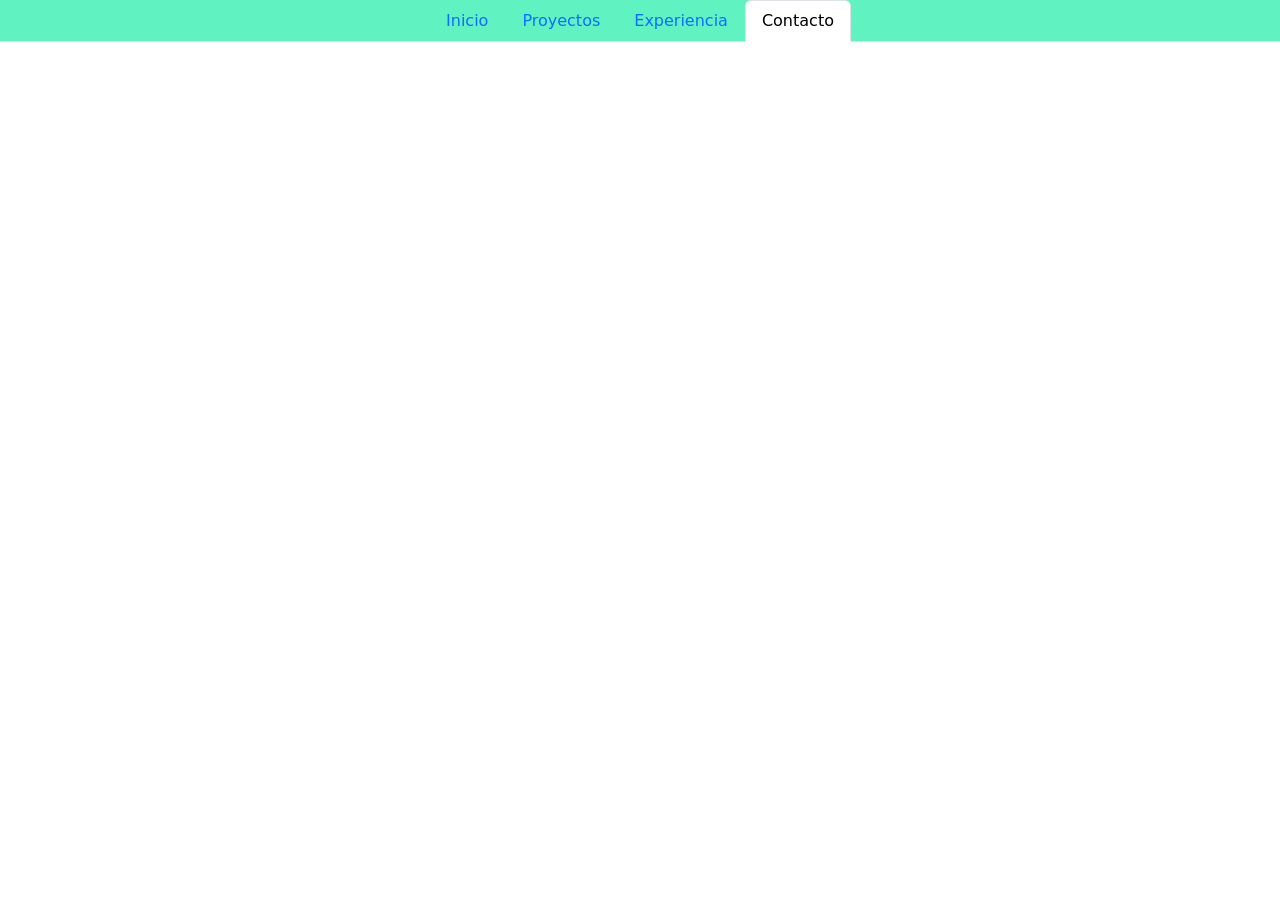
==== contact.html @ 8d81f193 "se añade estructura básica del portafolio" ====
<!DOCTYPE html>
<html lang="en">
<head>
    <meta charset="UTF-8">
    <meta name="viewport" content="width=device-width, initial-scale=1.0">
    <title>Contacto</title>
    <link href="https://cdn.jsdelivr.net/npm/bootstrap@5.3.8/dist/css/bootstrap.min.css" rel="stylesheet" integrity="sha384-sRIl4kxILFvY47J16cr9ZwB07vP4J8+LH7qKQnuqkuIAvNWLzeN8tE5YBujZqJLB" crossorigin="anonymous">
    <link rel="stylesheet" href="./css/style.css">
</head>
<body>
    <header id="header-global"></header>

    <script src="https://cdn.jsdelivr.net/npm/bootstrap@5.3.8/dist/js/bootstrap.bundle.min.js" integrity="sha384-FKyoEForCGlyvwx9Hj09JcYn3nv7wiPVlz7YYwJrWVcXK/BmnVDxM+D2scQbITxI" crossorigin="anonymous"></script>
    <script src="./js/main.js" type="module"></script>
</body>
</html>
---- css/style.css ----
:root{
/*definicion de paleta de colores*/
--canary-yellow: #f2f230ff;
--green-yellow: #c2f261ff;
--light-green: #91f291ff;
--aquamarine: #61f2c2ff;
--neon-ice: #30f2f2ff;
}

.navegador{
    background-color: var(--aquamarine);
    color: black; 
}

#mainCont{
    min-height: 100vh; /*todo el espacio de la pantalla*/
    display: grid; /*convertir en contenedor de cuadrícula*/
    place-items: center; /*centra vertical y horizontalmente*/
}

#colCont {
  text-align: start;
}

.enlaces{
  display: flex;
  flex-direction: row;
  gap: 20px;
  justify-content: center;
}
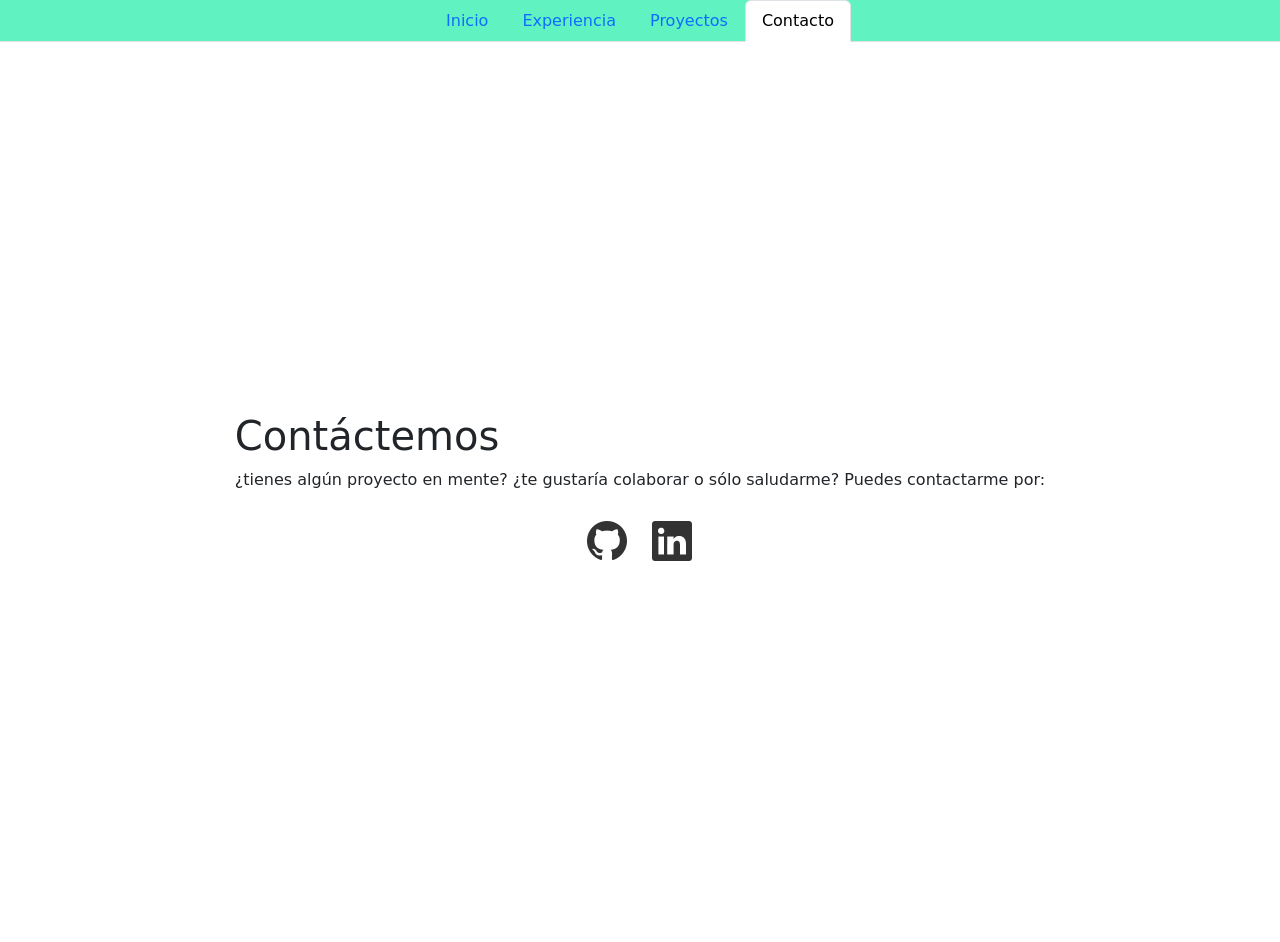
==== commit da536ec2: "se actualiza estilo en todas las páginas" ====
--- a/contact.html
+++ b/contact.html
@@ -5,10 +5,25 @@
     <meta name="viewport" content="width=device-width, initial-scale=1.0">
     <title>Contacto</title>
     <link href="https://cdn.jsdelivr.net/npm/bootstrap@5.3.8/dist/css/bootstrap.min.css" rel="stylesheet" integrity="sha384-sRIl4kxILFvY47J16cr9ZwB07vP4J8+LH7qKQnuqkuIAvNWLzeN8tE5YBujZqJLB" crossorigin="anonymous">
+    <link rel="stylesheet" href="https://cdn.jsdelivr.net/npm/bootstrap-icons@1.11.3/font/bootstrap-icons.min.css">
     <link rel="stylesheet" href="./css/style.css">
+
 </head>
 <body>
     <header id="header-global"></header>
+
+    <main id="mainCont" class="container justify-content-center">
+        <div class="row">
+            <div id="colCont" class="col">
+                <h1>Contáctemos</h1>
+                <p>¿tienes algún proyecto en mente? ¿te gustaría colaborar o sólo saludarme? Puedes contactarme por: </p>
+                <nav class="enlaces">
+                    <a href="https://github.com/Zeth-DG" aria-label="GitHub" target="_blank" rel="noopener noreferrer"><i class="bi bi-github" aria-hidden="true"></i></a>
+                    <a href="https://www.linkedin.com/in/lizeth-dorantes/" aria-label="linkedin" target="_blank" rel="noopener noreferrer"><i class="bi bi-linkedin" aria-hidden="true"></i></a>
+                </nav>
+            </div>
+        </div>
+    </main>    
 
     <script src="https://cdn.jsdelivr.net/npm/bootstrap@5.3.8/dist/js/bootstrap.bundle.min.js" integrity="sha384-FKyoEForCGlyvwx9Hj09JcYn3nv7wiPVlz7YYwJrWVcXK/BmnVDxM+D2scQbITxI" crossorigin="anonymous"></script>
     <script src="./js/main.js" type="module"></script>
--- a/css/style.css
+++ b/css/style.css
@@ -12,7 +12,7 @@
     color: black; 
 }
 
-#mainCont{
+.container{
     min-height: 100vh; /*todo el espacio de la pantalla*/
     display: grid; /*convertir en contenedor de cuadrícula*/
     place-items: center; /*centra vertical y horizontalmente*/
@@ -22,9 +22,18 @@
   text-align: start;
 }
 
-.enlaces{
+.enlaces {
   display: flex;
-  flex-direction: row;
-  gap: 20px;
   justify-content: center;
+  gap: 25px;
+  margin-top: 20px;
+}
+
+.enlaces a {
+  text-decoration: none;
+}
+
+.enlaces i {
+  font-size: 2.5rem;
+  color: #333;
 }
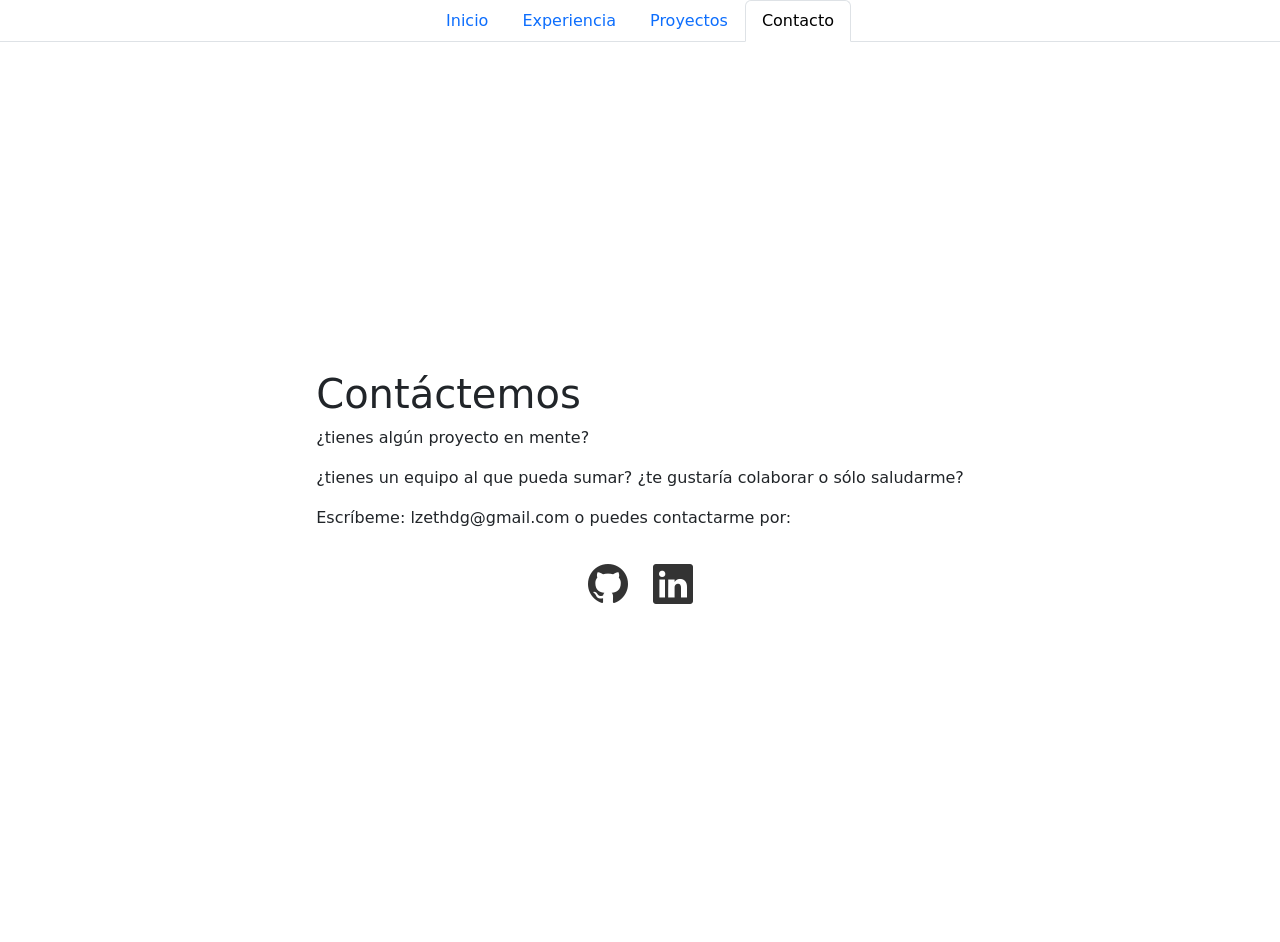
==== commit 0f42e949: "se cambia la sección acerca de" ====
--- a/contact.html
+++ b/contact.html
@@ -12,11 +12,13 @@
 <body>
     <header id="header-global"></header>
 
-    <main id="mainCont" class="container justify-content-center">
+    <main id="mainCont" class="hero">
         <div class="row">
             <div id="colCont" class="col">
                 <h1>Contáctemos</h1>
-                <p>¿tienes algún proyecto en mente? ¿te gustaría colaborar o sólo saludarme? Puedes contactarme por: </p>
+                <p>¿tienes algún proyecto en mente? </p>
+                <p>¿tienes un equipo al que pueda sumar? ¿te gustaría colaborar o sólo saludarme? </p>
+                <p>Escríbeme: lzethdg@gmail.com o puedes contactarme por: </p>
                 <nav class="enlaces">
                     <a href="https://github.com/Zeth-DG" aria-label="GitHub" target="_blank" rel="noopener noreferrer"><i class="bi bi-github" aria-hidden="true"></i></a>
                     <a href="https://www.linkedin.com/in/lizeth-dorantes/" aria-label="linkedin" target="_blank" rel="noopener noreferrer"><i class="bi bi-linkedin" aria-hidden="true"></i></a>
--- a/css/style.css
+++ b/css/style.css
@@ -1,32 +1,33 @@
-:root{
-/*definicion de paleta de colores*/
---canary-yellow: #f2f230ff;
---green-yellow: #c2f261ff;
---light-green: #91f291ff;
---aquamarine: #61f2c2ff;
---neon-ice: #30f2f2ff;
+* {
+  box-sizing: border-box;
 }
 
-.navegador{
-    background-color: var(--aquamarine);
-    color: black; 
+html {
+  scroll-behavior: smooth;
 }
 
-.container{
-    min-height: 100vh; /*todo el espacio de la pantalla*/
-    display: grid; /*convertir en contenedor de cuadrícula*/
-    place-items: center; /*centra vertical y horizontalmente*/
+body {
+  margin: 0;
+}
+
+.hero {
+  min-height: 100vh;
+  display: grid;
+  place-items: center;
+  padding: 40px 20px;
 }
 
 #colCont {
+  width: min(800px, 100%);
   text-align: start;
 }
 
 .enlaces {
   display: flex;
   justify-content: center;
+  align-items: center;
   gap: 25px;
-  margin-top: 20px;
+  margin-top: 25px;
 }
 
 .enlaces a {
@@ -36,4 +37,48 @@
 .enlaces i {
   font-size: 2.5rem;
   color: #333;
+}
+
+.about {
+  min-height: 100vh;
+  display: grid;
+  place-items: center;
+  padding: 80px 20px;
+  background-color: #f5f5f5;
+}
+
+.about-contenido {
+  width: min(900px, 100%);
+  display: flex;
+  align-items: center;
+  justify-content: center;
+  gap: 40px;
+}
+
+.about-texto {
+  text-align: justify;
+  flex: 1;
+}
+
+.about-contenido img {
+  width: 250px;
+  height: 250px;
+  object-fit: cover;
+  border-radius: 50%;
+}
+
+@media (max-width: 600px) {
+  .about-contenido {
+    flex-direction: column;
+    text-align: center;
+  }
+
+  .about-texto {
+    flex: none;
+  }
+
+  .about-contenido img {
+    width: 200px;
+    height: 200px;
+  }
 }
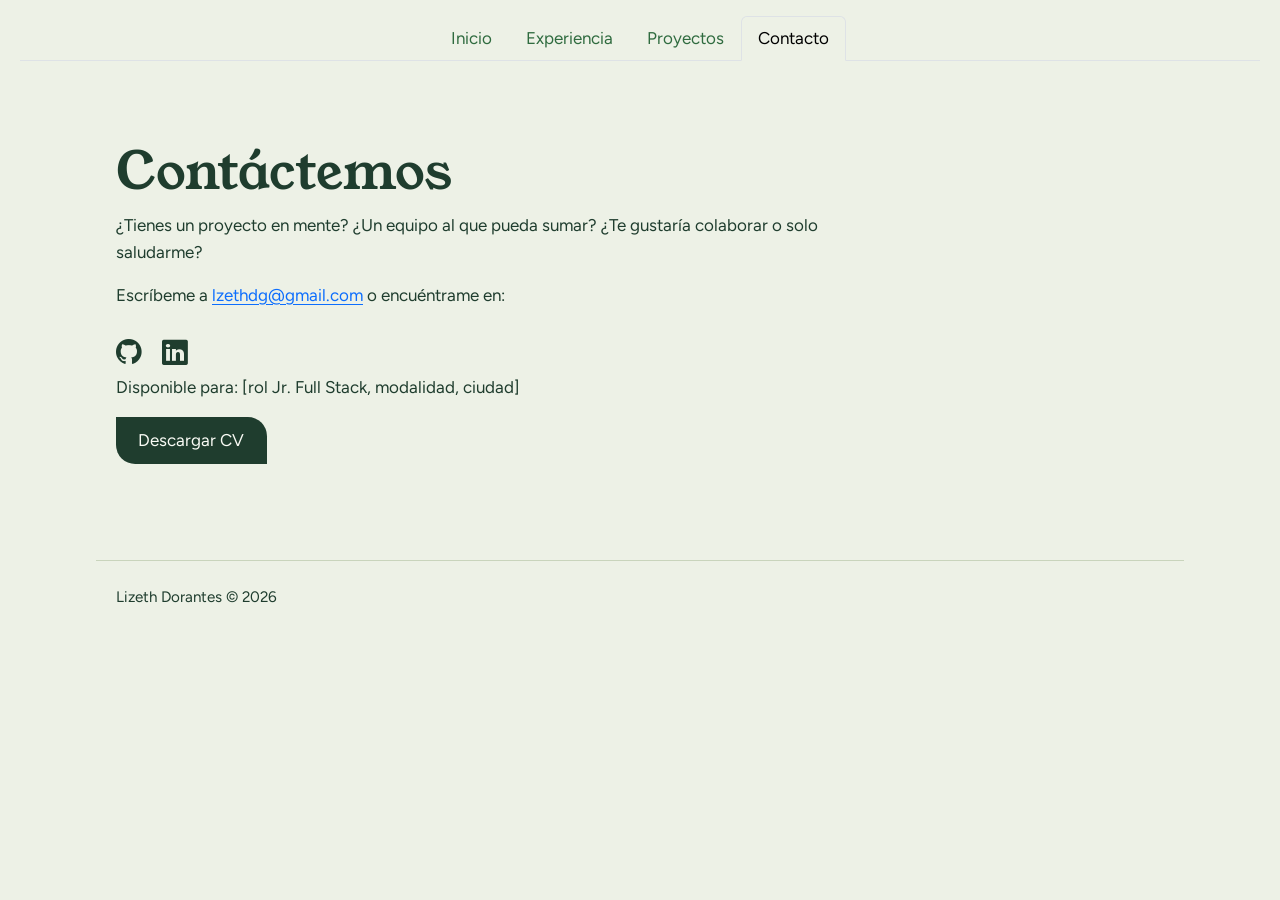
==== commit 5eb20844: "se cambia de concepto y a colores verde relacionadas con mi carrera anterior" ====
--- a/contact.html
+++ b/contact.html
@@ -1,13 +1,16 @@
 <!DOCTYPE html>
-<html lang="en">
+<html lang="es">
 <head>
     <meta charset="UTF-8">
     <meta name="viewport" content="width=device-width, initial-scale=1.0">
-    <title>Contacto</title>
+    <title>Contacto | Lizeth Dorantes</title>
+    <meta name="description" content="Contacta a Lizeth Dorantes para proyectos, colaboraciones o roles de desarrollo Jr.">
+    <link rel="preconnect" href="https://fonts.googleapis.com">
+    <link rel="preconnect" href="https://fonts.gstatic.com" crossorigin>
+    <link href="https://fonts.googleapis.com/css2?family=Figtree:wght@400;600&family=Young+Serif&display=swap" rel="stylesheet">
     <link href="https://cdn.jsdelivr.net/npm/bootstrap@5.3.8/dist/css/bootstrap.min.css" rel="stylesheet" integrity="sha384-sRIl4kxILFvY47J16cr9ZwB07vP4J8+LH7qKQnuqkuIAvNWLzeN8tE5YBujZqJLB" crossorigin="anonymous">
     <link rel="stylesheet" href="https://cdn.jsdelivr.net/npm/bootstrap-icons@1.11.3/font/bootstrap-icons.min.css">
     <link rel="stylesheet" href="./css/style.css">
-
 </head>
 <body>
     <header id="header-global"></header>
@@ -16,18 +19,26 @@
         <div class="row">
             <div id="colCont" class="col">
                 <h1>Contáctemos</h1>
-                <p>¿tienes algún proyecto en mente? </p>
-                <p>¿tienes un equipo al que pueda sumar? ¿te gustaría colaborar o sólo saludarme? </p>
-                <p>Escríbeme: lzethdg@gmail.com o puedes contactarme por: </p>
-                <nav class="enlaces">
+                <p>¿Tienes un proyecto en mente? ¿Un equipo al que pueda sumar? ¿Te gustaría colaborar o solo saludarme?</p>
+                <p>Escríbeme a <a href="mailto:lzethdg@gmail.com">lzethdg@gmail.com</a> o encuéntrame en:</p>
+
+                <nav class="enlaces" aria-label="Redes">
                     <a href="https://github.com/Zeth-DG" aria-label="GitHub" target="_blank" rel="noopener noreferrer"><i class="bi bi-github" aria-hidden="true"></i></a>
-                    <a href="https://www.linkedin.com/in/lizeth-dorantes/" aria-label="linkedin" target="_blank" rel="noopener noreferrer"><i class="bi bi-linkedin" aria-hidden="true"></i></a>
+                    <a href="https://www.linkedin.com/in/lizeth-dorantes/" aria-label="LinkedIn" target="_blank" rel="noopener noreferrer"><i class="bi bi-linkedin" aria-hidden="true"></i></a>
                 </nav>
+
+                <!-- Completa: tipo de rol, modalidad y ciudad -->
+                <p>Disponible para: [rol Jr. Full Stack, modalidad, ciudad]</p>
+                <p><a class="boton" href="./docs/CV-Lizeth-Dorantes.pdf" download>Descargar CV</a></p>
             </div>
         </div>
-    </main>    
+    </main>
+
+    <footer class="pie">
+        <p>Lizeth Dorantes &copy; 2026</p>
+    </footer>
 
     <script src="https://cdn.jsdelivr.net/npm/bootstrap@5.3.8/dist/js/bootstrap.bundle.min.js" integrity="sha384-FKyoEForCGlyvwx9Hj09JcYn3nv7wiPVlz7YYwJrWVcXK/BmnVDxM+D2scQbITxI" crossorigin="anonymous"></script>
     <script src="./js/main.js" type="module"></script>
 </body>
-</html>+</html>
--- a/css/style.css
+++ b/css/style.css
@@ -1,84 +1,88 @@
-* {
-  box-sizing: border-box;
+/* ===== Tokens ===== */
+:root {
+  --fondo: #EDF1E6;
+  --superficie: #F9FBF5;
+  --tinta: #1F3D2E;          /* texto y títulos */
+  --hoja: #4F8A5B;           /* decoración (no para texto pequeño) */
+  --enlace: #2F6B3F;         /* enlaces, contraste AA sobre fondo */
+  --flor: #8B4A7A;           /* acento: estados y detalles */
+  --linea: #C9D4BC;
+
+  --fuente-titulo: "Young Serif", Georgia, serif;
+  --fuente-texto: "Figtree", system-ui, sans-serif;
+
+  --bs-body-bg: var(--fondo);
+  --bs-body-color: var(--tinta);
+  --bs-body-font-family: var(--fuente-texto);
+  --bs-link-color: var(--enlace);
+  --bs-link-hover-color: var(--flor);
 }
 
-html {
-  scroll-behavior: smooth;
+/* ===== Base ===== */
+html { scroll-behavior: smooth; }
+body { font-size: 1.0625rem; line-height: 1.6; }
+h1, h2, h3, h4 { font-family: var(--fuente-titulo); font-weight: 400; line-height: 1.2; color: var(--tinta); }
+h1 { font-size: clamp(2rem, 5vw, 3.25rem); }
+h2 { font-size: clamp(1.5rem, 3.2vw, 2.1rem); }
+h3 { font-size: 1.35rem; }
+p, li { max-width: 65ch; }
+a { text-underline-offset: 0.2em; }
+:focus-visible { outline: 3px solid var(--flor); outline-offset: 3px; }
+.enlaces { display: flex; gap: 1.25rem; font-size: 1.6rem; margin-top: 1.5rem; }
+.enlaces a { color: var(--tinta); }
+.enlaces a:hover { color: var(--flor); }
+
+/* ===== Estructura ===== */
+#header-global { padding: 1rem 1.25rem; }
+.hero, .seccion, .about { max-width: 68rem; margin: 0 auto; padding: 3rem 1.25rem; }
+.hero { padding-top: 4rem; }
+.hero h2 { font-size: clamp(1.25rem, 2.6vw, 1.75rem); color: var(--enlace); margin-bottom: 1rem; }
+.separador {
+  height: 20px; max-width: 68rem; margin: 0 auto;
+  background: url("data:image/svg+xml,%3Csvg xmlns='http://www.w3.org/2000/svg' viewBox='0 0 200 20'%3E%3Cpath d='M0 10h85M115 10h85' stroke='%234F8A5B' stroke-width='1.5' fill='none'/%3E%3Cpath d='M100 3c8 3 8 11 0 14-8-3-8-11 0-14z' fill='%234F8A5B'/%3E%3C/svg%3E") center / 200px 20px no-repeat;
 }
+.about-contenido { display: grid; gap: 2rem; align-items: center; }
+.about-contenido img { width: 100%; max-width: 20rem; border-radius: 0 3rem 0 3rem; }
+@media (min-width: 768px) { .about-contenido { grid-template-columns: 1fr auto; } }
 
-body {
-  margin: 0;
+/* ===== lectura ambiental ===== */
+.lectura {
+  display: inline-block; margin: 1rem 0 0; padding: 1rem 1.5rem;
+  background: var(--superficie); border: 1px solid var(--linea);
+  border-left: 6px solid var(--hoja); border-radius: 0 1.5rem 0 1.5rem;
+  animation: brotar 700ms ease-out both;
 }
+.lectura p { margin: 0; }
+.lectura-titulo { font-family: var(--fuente-titulo); }
+.lectura-datos { font-size: 1.5rem; display: flex; gap: 1.5rem; flex-wrap: wrap; }
+.lectura-fuente { font-size: 0.875rem; }
+@keyframes brotar { from { opacity: 0; transform: translateY(10px) scale(.97); } }
 
-.hero {
-  min-height: 100vh;
-  display: grid;
-  place-items: center;
-  padding: 40px 20px;
+/* ===== Tarjetas de proyecto ===== */
+.tarjetas { display: grid; grid-template-columns: repeat(auto-fit, minmax(18rem, 1fr)); gap: 1.75rem; margin-top: 1.5rem; }
+.tarjeta { background: var(--superficie); border: 1px solid var(--linea); border-radius: 0 2rem 0 2rem; overflow: hidden; display: flex; flex-direction: column; }
+.tarjeta img { width: 100%; aspect-ratio: 16 / 10; object-fit: cover; background: var(--linea); }
+.tarjeta-cuerpo { padding: 1.25rem 1.5rem 1.5rem; display: flex; flex-direction: column; gap: 0.6rem; flex: 1; }
+.tarjeta-cuerpo p { margin: 0; }
+.tarjeta-enlaces { margin-top: auto; display: flex; gap: 1.25rem; flex-wrap: wrap; }
+.etiqueta { align-self: flex-start; font-size: 0.9rem; padding: 0.1rem 0.75rem; border: 1px solid var(--tinta); border-radius: 999px; }
+.etiqueta--proceso { border-color: var(--flor); color: var(--flor); border-style: dashed; }
+.stack { font-size: 0.95rem; }
+
+/* ===== Habilidades ===== */
+.grupo { margin-bottom: 2.5rem; }
+.chips { list-style: none; padding: 0; display: flex; flex-wrap: wrap; gap: 0.6rem; margin-top: 0.75rem; }
+.chip { padding: 0.25rem 0.9rem; border-radius: 999px; border: 2px solid var(--tinta); background: transparent; }
+.chip--diario { background: var(--tinta); color: var(--superficie); }
+.chip--aprendo { border-style: dashed; border-color: var(--flor); }
+.leyenda { display: flex; gap: 1rem; flex-wrap: wrap; list-style: none; padding: 0; font-size: 0.95rem; }
+
+/* ===== Contacto y botones ===== */
+.boton { display: inline-block; padding: 0.6rem 1.4rem; background: var(--tinta); color: var(--superficie); border-radius: 0 1.2rem 0 1.2rem; text-decoration: none; }
+.boton:hover { background: var(--flor); color: var(--superficie); }
+.pie { max-width: 68rem; margin: 2rem auto 0; padding: 1.5rem 1.25rem 2.5rem; border-top: 1px solid var(--linea); font-size: 0.95rem; }
+
+@media (prefers-reduced-motion: reduce) {
+  html { scroll-behavior: auto; }
+  .lectura { animation: none; }
 }
-
-#colCont {
-  width: min(800px, 100%);
-  text-align: start;
-}
-
-.enlaces {
-  display: flex;
-  justify-content: center;
-  align-items: center;
-  gap: 25px;
-  margin-top: 25px;
-}
-
-.enlaces a {
-  text-decoration: none;
-}
-
-.enlaces i {
-  font-size: 2.5rem;
-  color: #333;
-}
-
-.about {
-  min-height: 100vh;
-  display: grid;
-  place-items: center;
-  padding: 80px 20px;
-  background-color: #f5f5f5;
-}
-
-.about-contenido {
-  width: min(900px, 100%);
-  display: flex;
-  align-items: center;
-  justify-content: center;
-  gap: 40px;
-}
-
-.about-texto {
-  text-align: justify;
-  flex: 1;
-}
-
-.about-contenido img {
-  width: 250px;
-  height: 250px;
-  object-fit: cover;
-  border-radius: 50%;
-}
-
-@media (max-width: 600px) {
-  .about-contenido {
-    flex-direction: column;
-    text-align: center;
-  }
-
-  .about-texto {
-    flex: none;
-  }
-
-  .about-contenido img {
-    width: 200px;
-    height: 200px;
-  }
-}
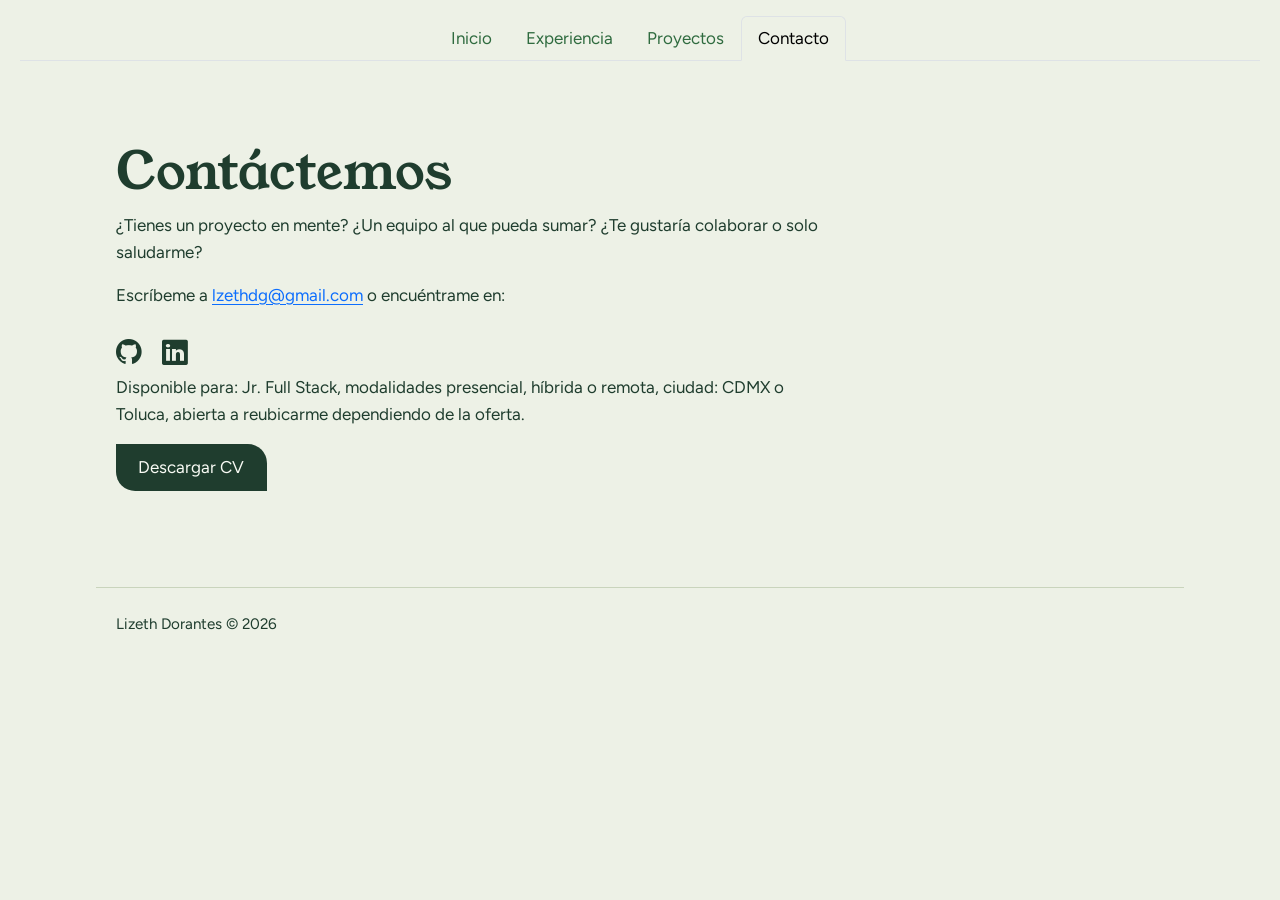
==== commit 683f4d6e: "se cambia informacion de los proyectos y se agregan enlaces de descarga para CV" ====
--- a/contact.html
+++ b/contact.html
@@ -28,8 +28,8 @@
                 </nav>
 
                 <!-- Completa: tipo de rol, modalidad y ciudad -->
-                <p>Disponible para: [rol Jr. Full Stack, modalidad, ciudad]</p>
-                <p><a class="boton" href="./docs/CV-Lizeth-Dorantes.pdf" download>Descargar CV</a></p>
+                <p>Disponible para: Jr. Full Stack, modalidades presencial, híbrida o remota, ciudad: CDMX o Toluca, abierta a reubicarme dependiendo de la oferta.</p>
+                <p><a class="boton" href="./docs/CV-Lizeth-Dorantes-05-OCT-2026.pdf" download>Descargar CV</a></p>
             </div>
         </div>
     </main>
--- a/css/style.css
+++ b/css/style.css
@@ -86,3 +86,13 @@
   html { scroll-behavior: auto; }
   .lectura { animation: none; }
 }
+
+/* El tope de 65ch es solo para texto largo de lectura, no para tarjetas ni modales */
+.tarjeta p, .tarjeta li,
+.modal-body p, .modal-body li { max-width: none; }
+
+/* Footer del modal alineado a la izquierda */
+.modal-footer { justify-content: flex-start; gap: 1.25rem; }
+
+/* Que una tarjeta sola no se estire a todo el ancho */
+.tarjetas { grid-template-columns: repeat(auto-fill, minmax(18rem, 1fr)); }
